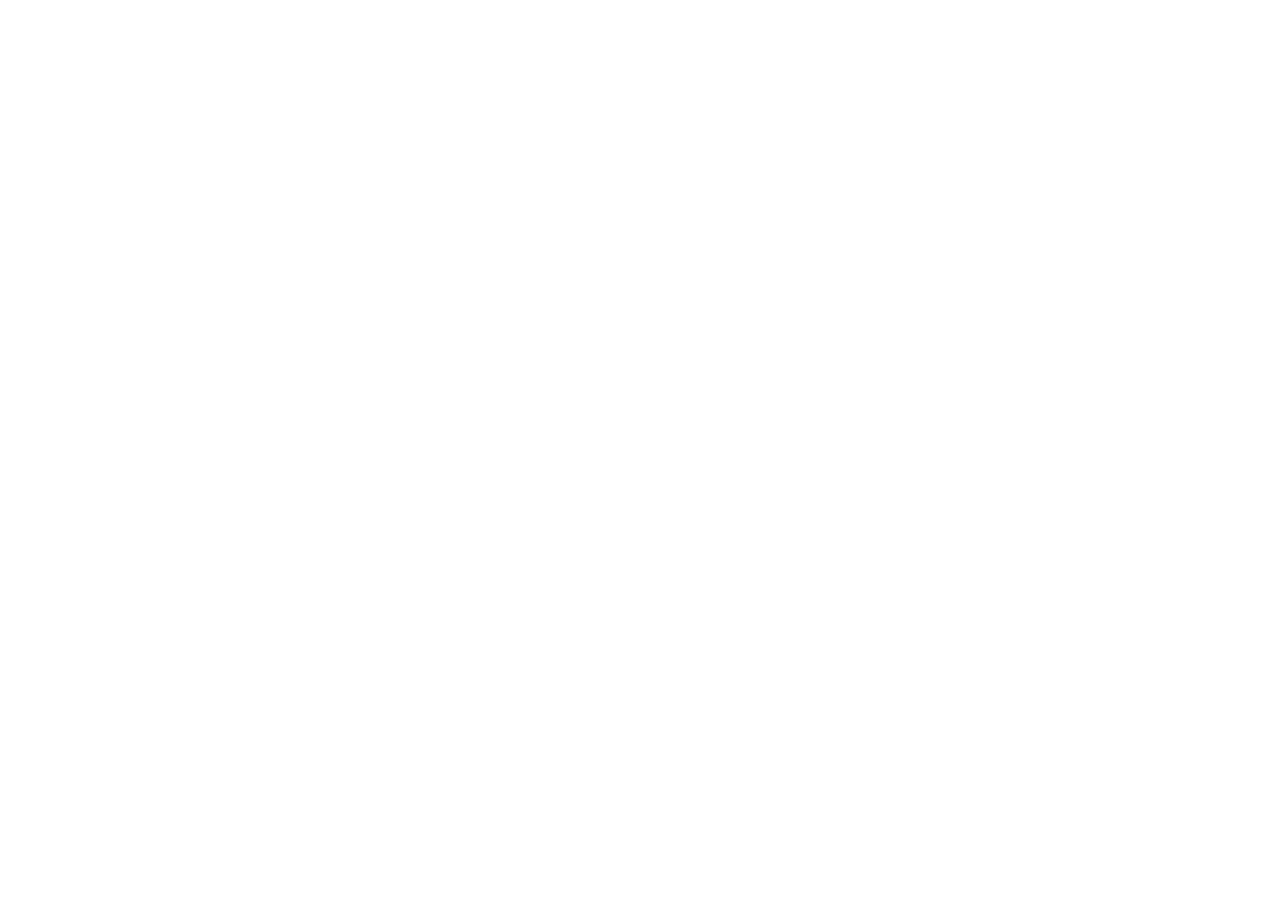
==== index.html @ 020d5bf7 "Inital commit" ====
<!DOCTYPE html>
<html lang="en">
<head>
    <meta charset="UTF-8">
    <meta http-equiv="X-UA-Compatible" content="IE=edge">
    <meta name="viewport" content="width=device-width, initial-scale=1.0">
    <meta name="Author" content="Robiul Islam">
    <title>Qatar World Cup 2022</title>
    <link rel="stylesheet" href="./css/style.css">
    <link rel="stylesheet" href="./css/responsive.css">
</head>
<body>
    
</body>
</html>
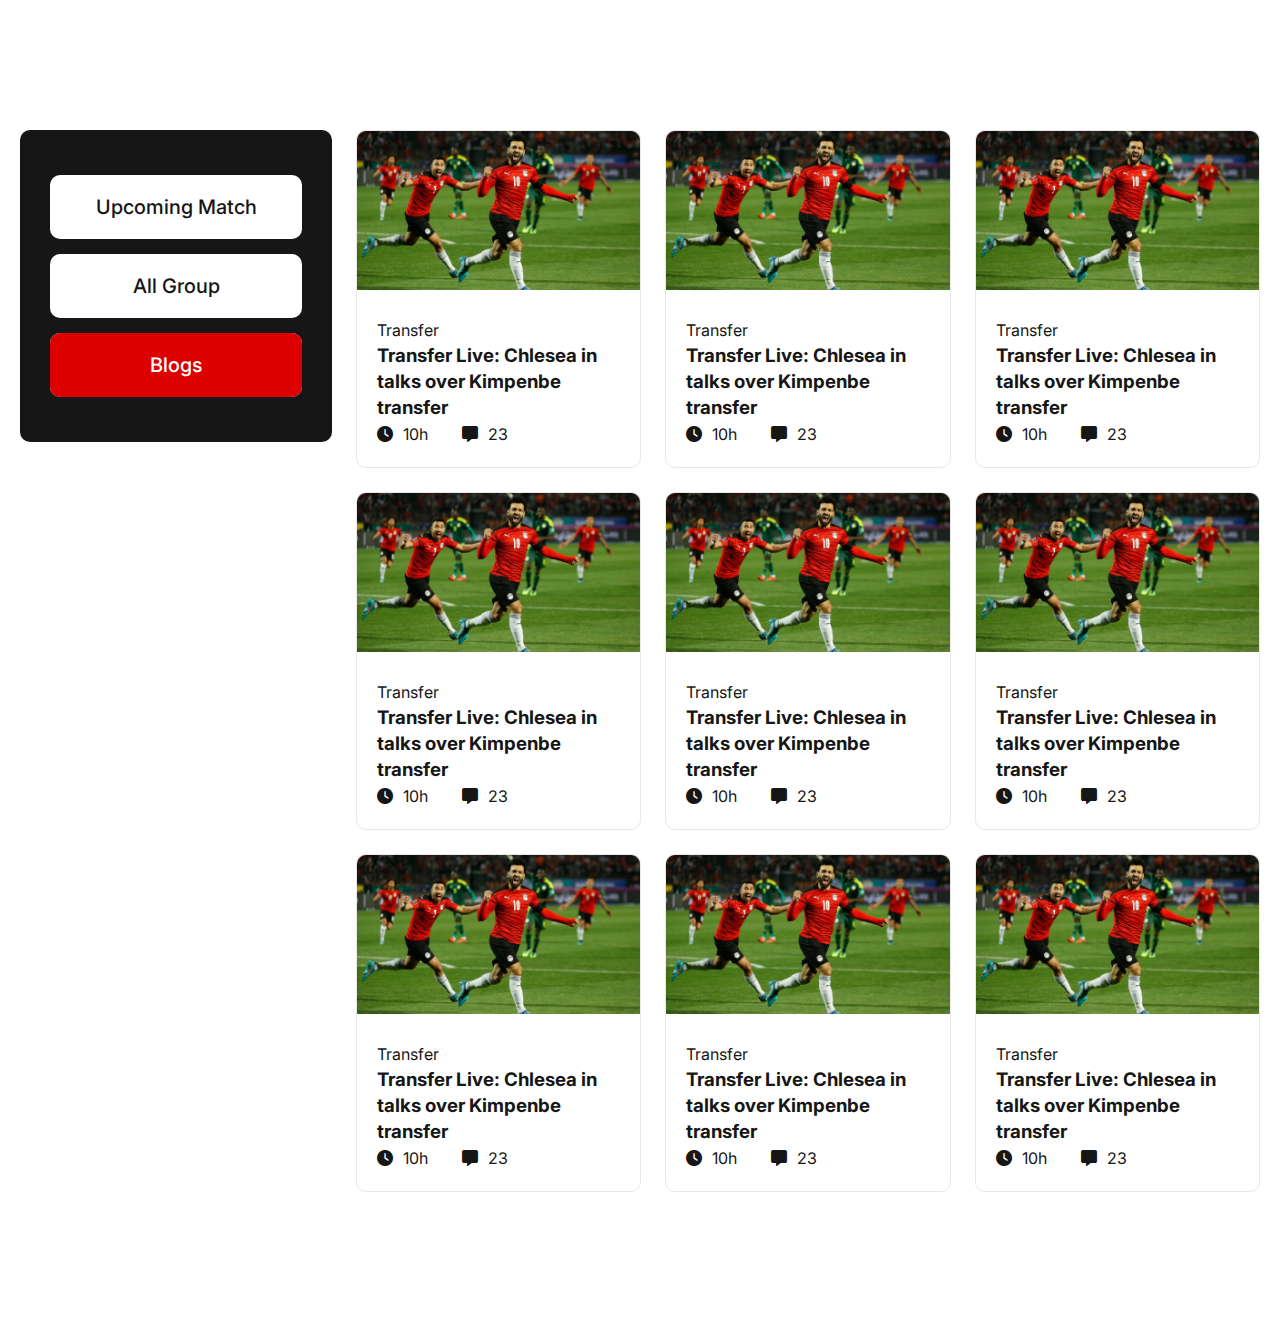
==== commit 9e585475: "Navgation Style Update" ====
--- a/index.html
+++ b/index.html
@@ -1,15 +1,141 @@
 <!DOCTYPE html>
 <html lang="en">
+
 <head>
     <meta charset="UTF-8">
     <meta http-equiv="X-UA-Compatible" content="IE=edge">
     <meta name="viewport" content="width=device-width, initial-scale=1.0">
     <meta name="Author" content="Robiul Islam">
+    <link rel="stylesheet" href="https://cdnjs.cloudflare.com/ajax/libs/font-awesome/6.1.1/css/all.min.css"/>
     <title>Qatar World Cup 2022</title>
     <link rel="stylesheet" href="./css/style.css">
     <link rel="stylesheet" href="./css/responsive.css">
 </head>
+
 <body>
-    
+    <!-- Hero Section -->
+    <header class="hero_section"></header>
+    <!-- Blogs Section -->
+    <main>
+        <section class="blogs_section" id="blogs">
+            <div class="container">
+                <div class="blogs">
+                    <nav class="nav">
+                        <ul>
+                            <li><a href="upcoming.html">Upcoming Match</a></li>
+                            <li><a href="allgroup.html">All Group</a></li>
+                            <li><a href="/" id="active_btn">Blogs</a></li>
+                        </ul>
+                    </nav>
+                    <div class="content">
+                        <div class="card">
+                            <img src="./images/Blog Image.png" alt="">
+                            <div class="card_content">
+                                <p class="catagory">Transfer</p>
+                                <h3>Transfer Live: Chlesea in talks over Kimpenbe transfer</h3>
+                                <ul>
+                                    <li><i class="fa-solid fa-clock"></i>10h</li>
+                                    <li><i class="fa-solid fa-message"></i>23</li>
+                                </ul>
+                            </div>
+                        </div>
+                        <div class="card">
+                            <img src="./images/Blog Image.png" alt="">
+                            <div class="card_content">
+                                <p class="catagory">Transfer</p>
+                                <h3>Transfer Live: Chlesea in talks over Kimpenbe transfer</h3>
+                                <ul>
+                                    <li><i class="fa-solid fa-clock"></i>10h</li>
+                                    <li><i class="fa-solid fa-message"></i>23</li>
+                                </ul>
+                            </div>
+                        </div>
+                        <div class="card">
+                            <img src="./images/Blog Image.png" alt="">
+                            <div class="card_content">
+                                <p class="catagory">Transfer</p>
+                                <h3>Transfer Live: Chlesea in talks over Kimpenbe transfer</h3>
+                                <ul>
+                                    <li><i class="fa-solid fa-clock"></i>10h</li>
+                                    <li><i class="fa-solid fa-message"></i>23</li>
+                                </ul>
+                            </div>
+                        </div>
+                        <div class="card">
+                            <img src="./images/Blog Image.png" alt="">
+                            <div class="card_content">
+                                <p class="catagory">Transfer</p>
+                                <h3>Transfer Live: Chlesea in talks over Kimpenbe transfer</h3>
+                                <ul>
+                                    <li><i class="fa-solid fa-clock"></i>10h</li>
+                                    <li><i class="fa-solid fa-message"></i>23</li>
+                                </ul>
+                            </div>
+                        </div>
+                        <div class="card">
+                            <img src="./images/Blog Image.png" alt="">
+                            <div class="card_content">
+                                <p class="catagory">Transfer</p>
+                                <h3>Transfer Live: Chlesea in talks over Kimpenbe transfer</h3>
+                                <ul>
+                                    <li><i class="fa-solid fa-clock"></i>10h</li>
+                                    <li><i class="fa-solid fa-message"></i>23</li>
+                                </ul>
+                            </div>
+                        </div>
+                        <div class="card">
+                            <img src="./images/Blog Image.png" alt="">
+                            <div class="card_content">
+                                <p class="catagory">Transfer</p>
+                                <h3>Transfer Live: Chlesea in talks over Kimpenbe transfer</h3>
+                                <ul>
+                                    <li><i class="fa-solid fa-clock"></i>10h</li>
+                                    <li><i class="fa-solid fa-message"></i>23</li>
+                                </ul>
+                            </div>
+                        </div>
+                        <div class="card">
+                            <img src="./images/Blog Image.png" alt="">
+                            <div class="card_content">
+                                <p class="catagory">Transfer</p>
+                                <h3>Transfer Live: Chlesea in talks over Kimpenbe transfer</h3>
+                                <ul>
+                                    <li><i class="fa-solid fa-clock"></i>10h</li>
+                                    <li><i class="fa-solid fa-message"></i>23</li>
+                                </ul>
+                            </div>
+                        </div>
+                        <div class="card">
+                            <img src="./images/Blog Image.png" alt="">
+                            <div class="card_content">
+                                <p class="catagory">Transfer</p>
+                                <h3>Transfer Live: Chlesea in talks over Kimpenbe transfer</h3>
+                                <ul>
+                                    <li><i class="fa-solid fa-clock"></i>10h</li>
+                                    <li><i class="fa-solid fa-message"></i>23</li>
+                                </ul>
+                            </div>
+                        </div>
+                        <div class="card">
+                            <img src="./images/Blog Image.png" alt="">
+                            <div class="card_content">
+                                <p class="catagory">Transfer</p>
+                                <h3>Transfer Live: Chlesea in talks over Kimpenbe transfer</h3>
+                                <ul>
+                                    <li><i class="fa-solid fa-clock"></i>10h</li>
+                                    <li><i class="fa-solid fa-message"></i>23</li>
+                                </ul>
+                            </div>
+                        </div>
+                    </div>
+                </div>
+                <div class="view_all">
+                    <button>View All</button>
+                </div>
+            </div>
+        </section>
+    </main>
+    <!-- Footer -->
 </body>
+
 </html>--- a/css/style.css
+++ b/css/style.css
@@ -0,0 +1,117 @@
+@import url('https://fonts.googleapis.com/css2?family=Inter:wght@300;400;500;600;700;900&display=swap');
+
+/* ==========Common CSS=========== */
+*{
+    margin: 0;
+    padding: 0;
+    box-sizing: border-box;
+}
+
+body{
+    font-family: 'Inter', sans-serif;
+    color: #161616;
+    font-weight: 400;
+    font-size: 16px;
+    line-height: 26px;
+}
+img{
+    width: 100%;
+}
+ul li{
+    list-style: none;
+}
+a{
+    text-decoration: none;
+}
+.container{
+    max-width: 1240px;
+    width: 100%;
+    margin: 0 auto;
+}
+/* ==========Hero Section =========== */
+
+
+/* ==========Blogs Section =========== */
+.blogs_section{
+    padding: 130px 0;
+}
+.blogs{
+    display: grid;
+    grid-template-columns: 1fr 4fr;
+    gap: 24px;
+}
+
+.blogs .nav{
+    background: #161616;
+    border-radius: 10px;
+    padding: 30px;
+    width: 312px;
+    height: 312px;
+}
+.blogs .nav ul li{
+    background: #FFFFFF;
+    border-radius: 10px;
+    text-align: center;
+    margin: 15px 0;
+}
+.blogs .nav ul li a{
+    color: #161616;
+    font-weight: 500;
+    font-size: 20px;
+    line-height: 30px;
+    padding: 17px 40px;
+    display: block;
+    transition: 0.3s all;
+}
+
+.blogs .nav ul li a:hover, #active_btn{
+    background: #DD0000;
+    color: #fff;
+    border-radius: 10px;
+}
+.content{
+    display: grid;
+    grid-template-columns: repeat(3, 1fr);
+    gap: 24px;
+}
+.content .card{
+    border: 1px solid #E8E8E8;
+    border-radius: 10px;
+    transition: 0.5s all;
+    cursor: pointer;
+
+}
+.content .card:hover{
+    box-shadow: 0px 0px 30px rgba(0,0,0,0.1);
+    transform: translateY(-10px);
+}
+.content .card .card_content{
+    padding: 20px;
+}
+.content .card .card_content ul li{
+    display: inline-block;
+    margin-right: 30px;
+}
+.content .card .card_content ul li i{
+    margin-right: 10px;
+}
+.view_all{
+    display: none;
+}
+
+
+/* ==========Upcoming page teams Section=========== */
+.upcoming_match .content .card{
+    padding: 20px;
+}
+.upcoming_match .content .card .card_content{
+    padding: 30px 0 30px;
+    text-align: center;
+}
+.teams{
+    display: flex;
+    gap: 10px;
+    justify-content: space-between;
+    align-items: center;
+}
+/* ==========Footer Section=========== */--- a/css/responsive.css
+++ b/css/responsive.css
@@ -0,0 +1,85 @@
+/* 
+*
+* Mobile Responsive >=572px
+* 
+*/
+@media screen and (max-width:572px) {
+    .container{
+        width: 90%;
+    }
+    /* Blogs Section */
+    .blogs{
+        grid-template: repeat(1, 1fr) / repeat(1,1fr);
+        grid-auto-flow: row;
+    }
+    .content{
+        grid-template-columns: repeat(1, 1fr);
+    }
+    .blogs .nav{
+        background: #fff;
+        width: 100%;
+        padding: 0;
+        height: auto;
+    }
+    .blogs .nav ul li a{
+        padding: 12px 30px;
+        border: 1px solid #E8E8E8;
+        border-radius: 10px;
+    }
+    .view_all{
+        display: none;
+    }
+}
+/* 
+*
+* Tablet Responsive >=992px
+* 
+*/
+@media screen and (min-width:573px) and (max-width: 992px) {
+    .container{
+        width: 90%;
+    }
+    /* Blogs Section */
+    .blogs{
+        grid-template: repeat(1, 1fr) / repeat(1,1fr);
+        grid-auto-flow: row;
+    }
+    .content{
+        grid-template-columns: repeat(2, 1fr);
+    }
+    .view_all{
+        display: block;
+        text-align: center;
+    }
+    .view_all button{
+        background: #DD0000;
+        color: #fff;
+        border-radius: 5px;
+        font-weight: 500;
+        font-size: 20px;
+        line-height: 30px;
+        padding: 10px 40px;
+        border: none;
+        margin-top: 30px;
+    }
+    .blogs .nav{
+        background: #fff;
+        width: 100%;
+        padding: 0;
+        height: auto;
+    }
+    .blogs .nav ul{
+        display: flex;
+        justify-content: space-between;
+        gap: 10px;
+    }
+    .blogs .nav ul li{
+        background: #FFFFFF;
+        border-radius: 10px;
+        border: 1px solid #E8E8E8;
+    }
+    .blogs .nav ul li a{
+        padding: 12px 30px;
+    }
+
+}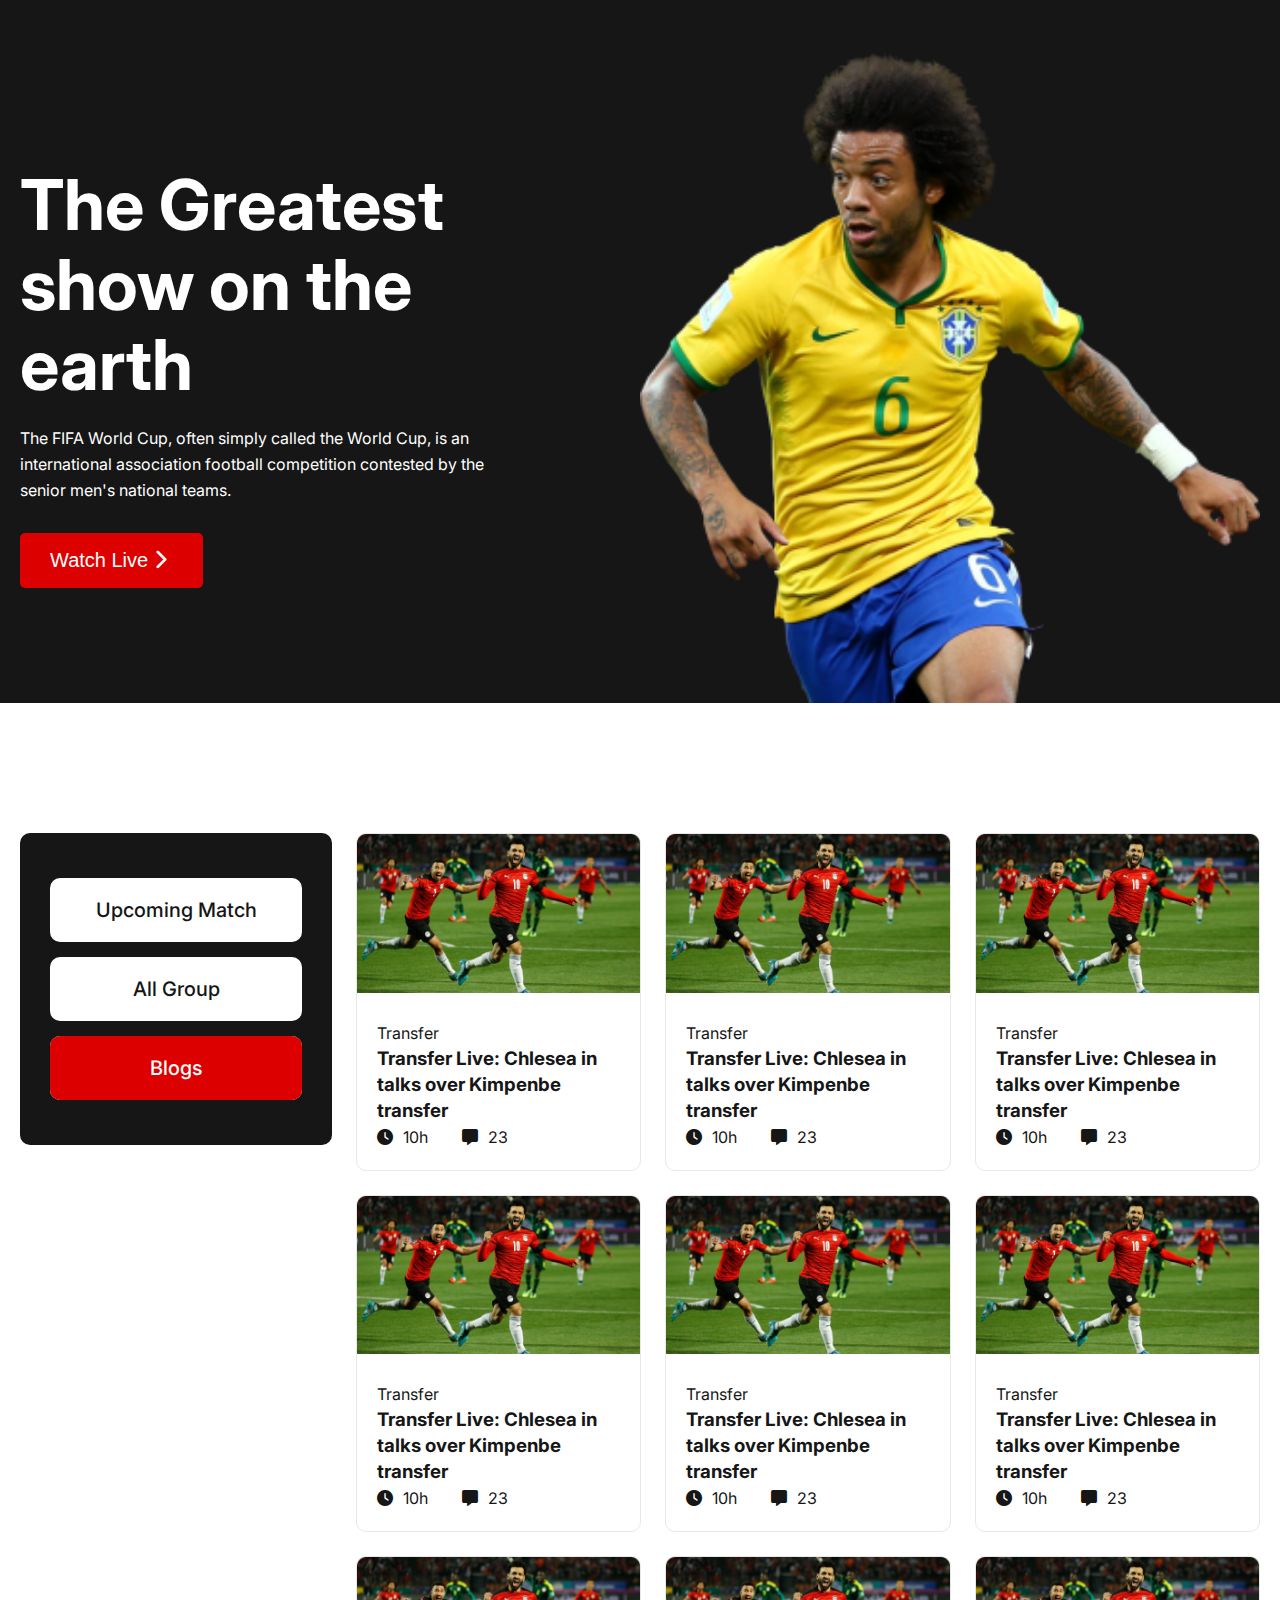
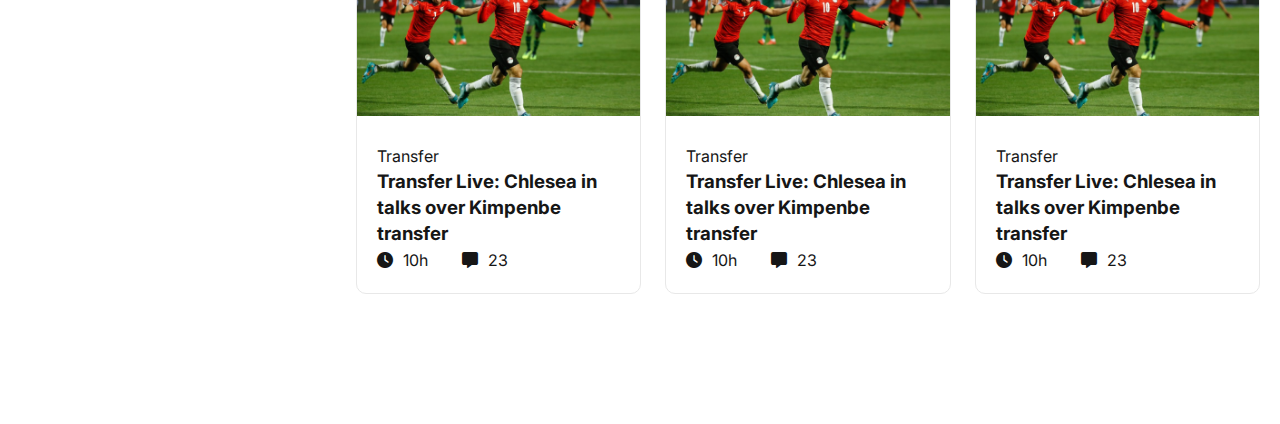
==== commit a3d1aa08: "Hero Section Update" ====
--- a/index.html
+++ b/index.html
@@ -6,7 +6,7 @@
     <meta http-equiv="X-UA-Compatible" content="IE=edge">
     <meta name="viewport" content="width=device-width, initial-scale=1.0">
     <meta name="Author" content="Robiul Islam">
-    <link rel="stylesheet" href="https://cdnjs.cloudflare.com/ajax/libs/font-awesome/6.1.1/css/all.min.css"/>
+    <link rel="stylesheet" href="https://cdnjs.cloudflare.com/ajax/libs/font-awesome/6.1.1/css/all.min.css" />
     <title>Qatar World Cup 2022</title>
     <link rel="stylesheet" href="./css/style.css">
     <link rel="stylesheet" href="./css/responsive.css">
@@ -14,7 +14,21 @@
 
 <body>
     <!-- Hero Section -->
-    <header class="hero_section"></header>
+    <header class="hero_section">
+        <div class="container">
+            <div class="hero_section_items">
+                <div class="hero_section_content">
+                    <h1>The Greatest show on the earth</h1>
+                    <p>The FIFA World Cup, often simply called the World Cup, is an international association football
+                        competition contested by the senior men's national teams.</p>
+                    <button class="hero_btn">Watch Live <i class="fa-solid fa-chevron-right"></i></button>
+                </div>
+                <div class="hero_section_image">
+                    <img src="./images/Banner Image.png" alt="">
+                </div>
+            </div>
+        </div>
+    </header>
     <!-- Blogs Section -->
     <main>
         <section class="blogs_section" id="blogs">
@@ -24,7 +38,7 @@
                         <ul>
                             <li><a href="upcoming.html">Upcoming Match</a></li>
                             <li><a href="allgroup.html">All Group</a></li>
-                            <li><a href="/" id="active_btn">Blogs</a></li>
+                            <li><a href="index.html" id="active_btn">Blogs</a></li>
                         </ul>
                     </nav>
                     <div class="content">
--- a/css/style.css
+++ b/css/style.css
@@ -1,60 +1,132 @@
 @import url('https://fonts.googleapis.com/css2?family=Inter:wght@300;400;500;600;700;900&display=swap');
 
 /* ==========Common CSS=========== */
-*{
+* {
     margin: 0;
     padding: 0;
     box-sizing: border-box;
 }
 
-body{
+body {
     font-family: 'Inter', sans-serif;
     color: #161616;
     font-weight: 400;
     font-size: 16px;
     line-height: 26px;
 }
-img{
+
+img {
     width: 100%;
 }
-ul li{
+
+ul li {
     list-style: none;
 }
-a{
+
+a {
     text-decoration: none;
 }
-.container{
+button{
+    border: none;
+}
+.container {
     max-width: 1240px;
     width: 100%;
     margin: 0 auto;
 }
+
 /* ==========Hero Section =========== */
-
+.hero_section {
+    background-color: #161616;
+    padding: 50px 0 0px;
+}
+.hero_section_items{
+    display: flex;
+    justify-content: center;
+    align-items: center;
+}
+.hero_section_items div{
+    width: 50%;
+}
+.hero_section_content{
+    padding-right: 150px;
+}
+.hero_section_content h1 {
+    font-weight: 700;
+    font-size: 70px;
+    line-height: 80px;
+    color: #FFFFFF;
+}
+
+.hero_section_content p {
+    font-weight: 400;
+    font-size: 16px;
+    line-height: 26px;
+    color: #FFFFFF;
+    margin: 20px 0 30px;
+
+}
+.hero_section_content .hero_btn{
+    background: #DD0000;
+    border-radius: 5px;
+    padding: 16px 30px;
+    color: #fff;
+    cursor: pointer;
+    font-weight: 400;
+    font-size: 20px;
+    line-height: 23px;
+    transition: 0.3s;
+}
+.hero_section_content .hero_btn:hover{
+    background-color: #fff;
+    color: #161616;
+    border-radius: 5px;
+}
+.hero_section_content .hero_btn .fa-chevron-right{
+    margin-right: 6px;
+    animation: iconAnimation 2s ease-in-out infinite;
+}
+@keyframes iconAnimation{
+    0%,
+    100% {
+      transform: translate(0);
+    }
+  
+    50% {
+      transform: translate(15px);
+    }
+}
+.hero_section_image img{
+    margin-bottom: -7px;
+}
 
 /* ==========Blogs Section =========== */
-.blogs_section{
+.blogs_section {
     padding: 130px 0;
 }
-.blogs{
+
+.blogs {
     display: grid;
     grid-template-columns: 1fr 4fr;
     gap: 24px;
 }
 
-.blogs .nav{
+.blogs .nav {
     background: #161616;
     border-radius: 10px;
     padding: 30px;
     width: 312px;
     height: 312px;
 }
-.blogs .nav ul li{
+
+.blogs .nav ul li {
     background: #FFFFFF;
     border-radius: 10px;
     text-align: center;
     margin: 15px 0;
 }
-.blogs .nav ul li a{
+
+.blogs .nav ul li a {
     color: #161616;
     font-weight: 500;
     font-size: 20px;
@@ -64,54 +136,65 @@
     transition: 0.3s all;
 }
 
-.blogs .nav ul li a:hover, #active_btn{
+.blogs .nav ul li a:hover,
+#active_btn {
     background: #DD0000;
     color: #fff;
     border-radius: 10px;
 }
-.content{
+
+.content {
     display: grid;
     grid-template-columns: repeat(3, 1fr);
     gap: 24px;
 }
-.content .card{
+
+.content .card {
     border: 1px solid #E8E8E8;
     border-radius: 10px;
     transition: 0.5s all;
     cursor: pointer;
 
 }
-.content .card:hover{
-    box-shadow: 0px 0px 30px rgba(0,0,0,0.1);
+
+.content .card:hover {
+    box-shadow: 0px 0px 30px rgba(0, 0, 0, 0.1);
     transform: translateY(-10px);
 }
-.content .card .card_content{
+
+.content .card .card_content {
     padding: 20px;
 }
-.content .card .card_content ul li{
+
+.content .card .card_content ul li {
     display: inline-block;
     margin-right: 30px;
 }
-.content .card .card_content ul li i{
+
+.content .card .card_content ul li i {
     margin-right: 10px;
 }
-.view_all{
+
+.view_all {
     display: none;
 }
 
 
 /* ==========Upcoming page teams Section=========== */
-.upcoming_match .content .card{
+.upcoming_match .content .card {
     padding: 20px;
 }
-.upcoming_match .content .card .card_content{
+
+.upcoming_match .content .card .card_content {
     padding: 30px 0 30px;
     text-align: center;
 }
-.teams{
+
+.teams {
     display: flex;
     gap: 10px;
     justify-content: space-between;
     align-items: center;
 }
+
 /* ==========Footer Section=========== */--- a/css/responsive.css
+++ b/css/responsive.css
@@ -8,6 +8,9 @@
         width: 90%;
     }
     /* Blogs Section */
+    .blogs_section {
+        padding: 60px 0;
+    }
     .blogs{
         grid-template: repeat(1, 1fr) / repeat(1,1fr);
         grid-auto-flow: row;
@@ -29,7 +32,31 @@
     .view_all{
         display: none;
     }
+
+    /* Hero Section */
+    .hero_section_items{
+        flex-direction: column;
+        gap: 40px;
+    }
+    .hero_section_items div{
+        width: 100%;
+    }
+    .hero_section_content{
+        padding: 0;
+        text-align: center;
+    }
+    .hero_section_content h1{
+        font-size: 22px;
+        line-height: 33px;
+    }
+    .hero_section_content p{
+        margin: 15px 0;
+        font-size: 14px;
+    }
 }
+
+
+
 /* 
 *
 * Tablet Responsive >=992px
@@ -43,6 +70,9 @@
     .blogs{
         grid-template: repeat(1, 1fr) / repeat(1,1fr);
         grid-auto-flow: row;
+    }
+    .blogs_section {
+        padding: 70px 0;
     }
     .content{
         grid-template-columns: repeat(2, 1fr);
@@ -82,4 +112,17 @@
         padding: 12px 30px;
     }
 
+
+    /* Hero Section */
+    .hero_section_content{
+        padding-right: 20px;
+    }
+    .hero_section_content h1{
+        font-size: 40px;
+        line-height: 50px;
+    }
+    .hero_section_content p{
+        font-size: 14px;
+        margin: 15px 0;
+    }
 }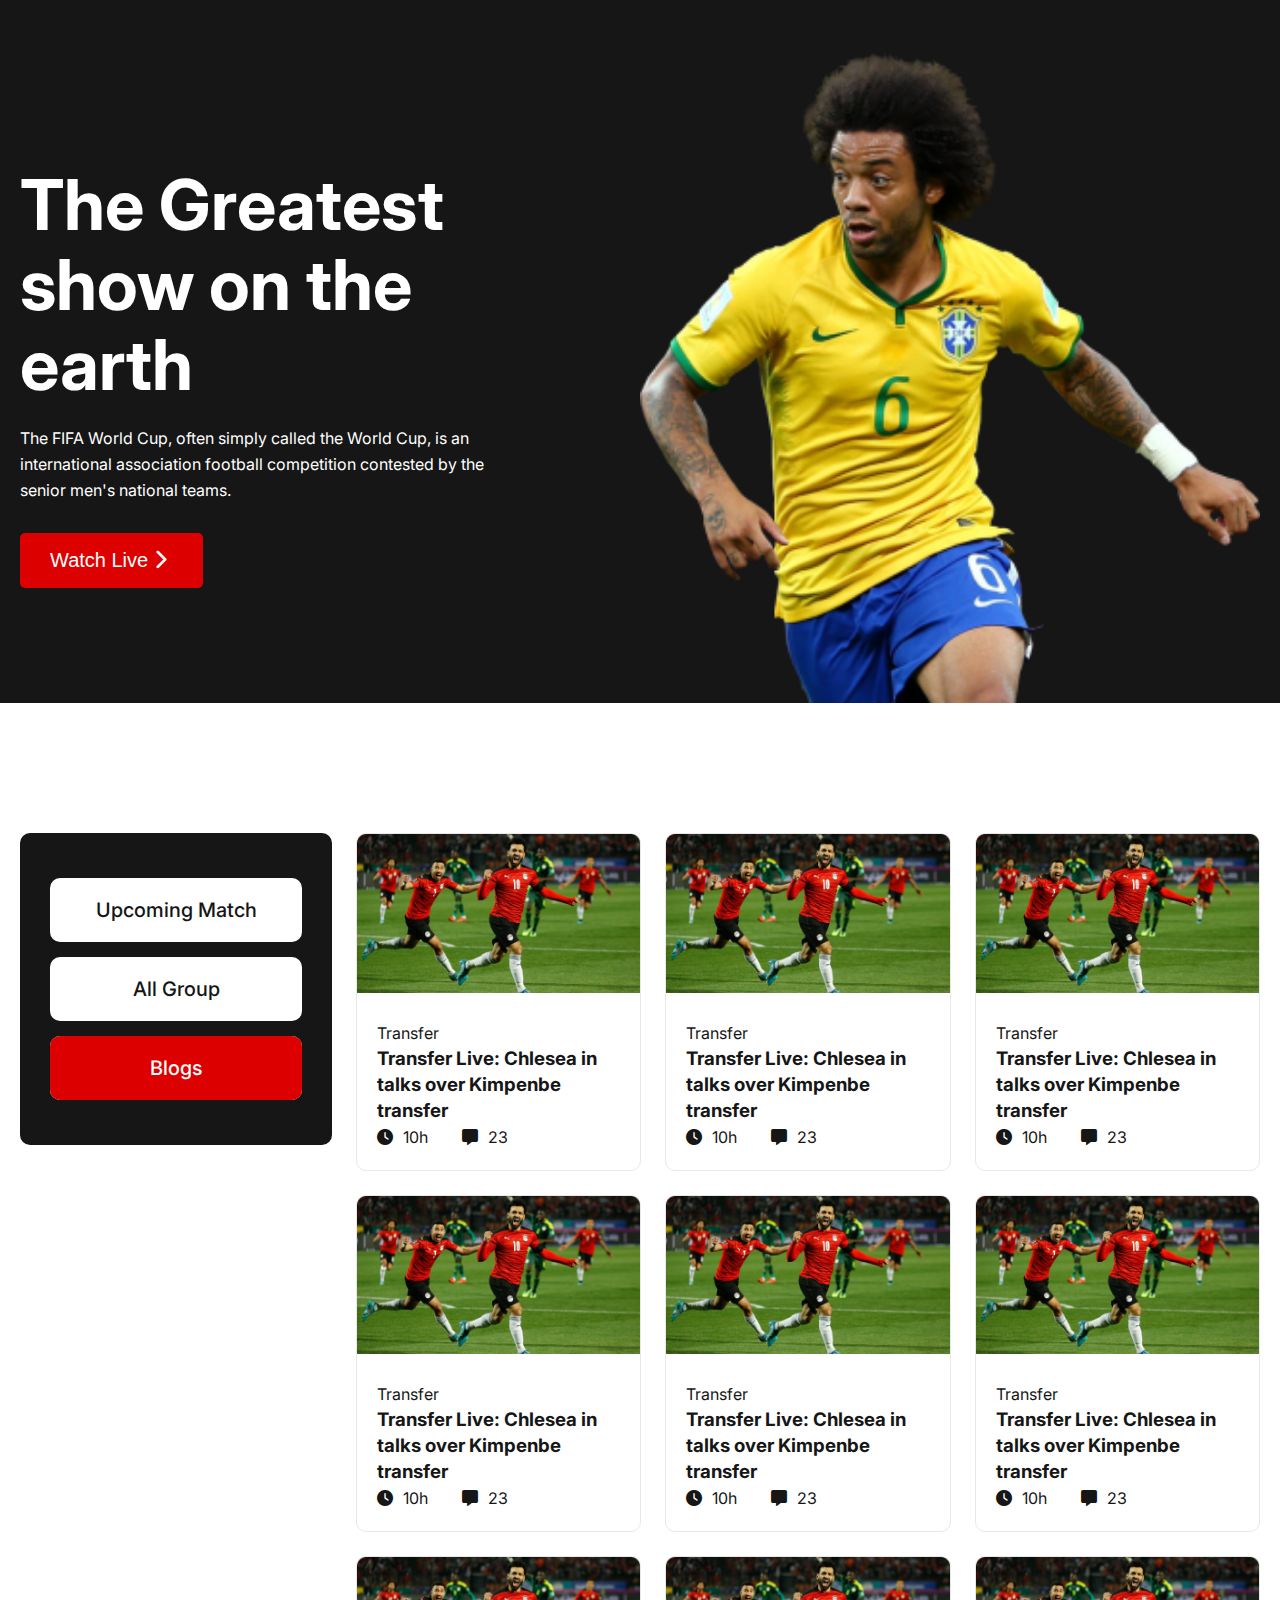
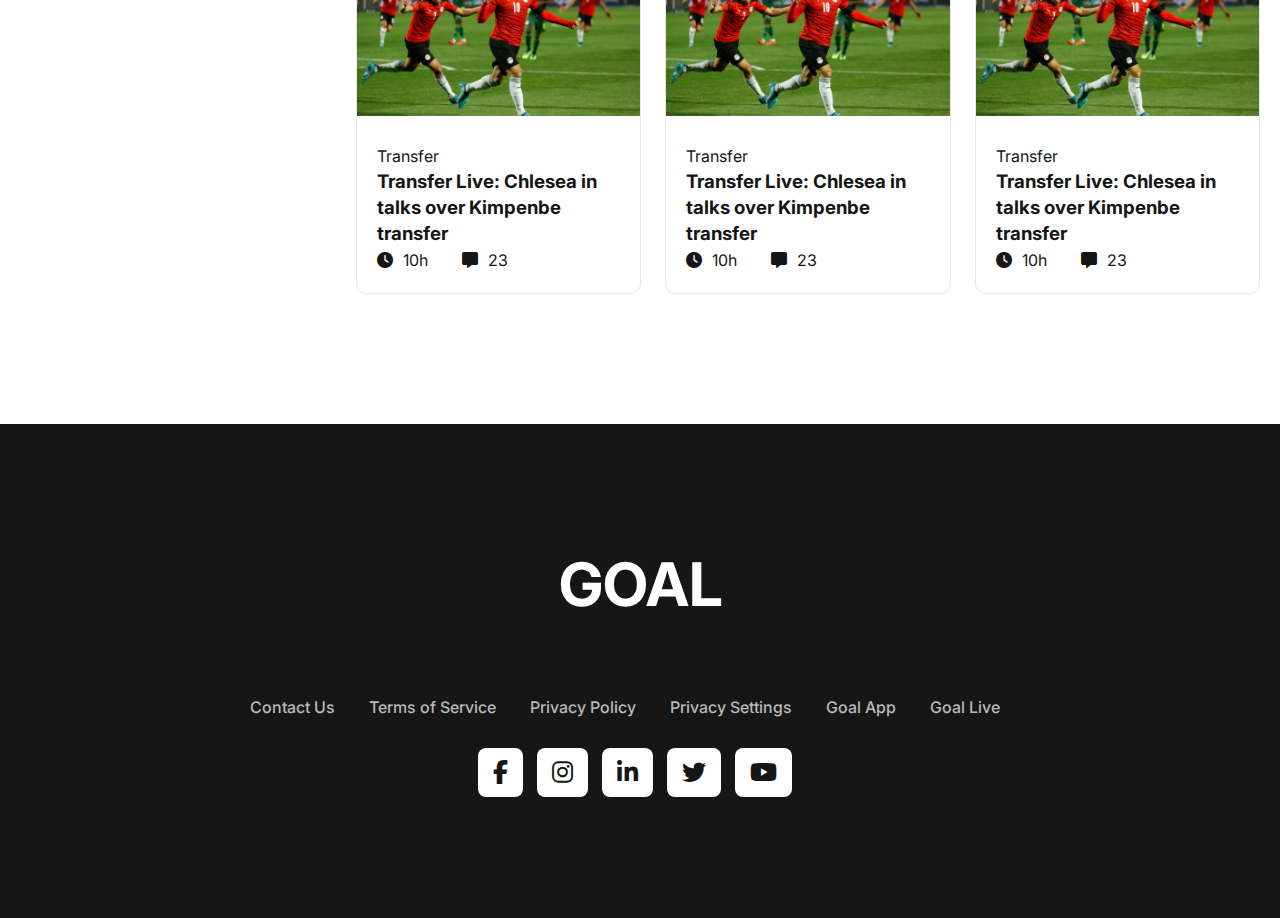
==== commit fd39506d: "Footer section Update" ====
--- a/index.html
+++ b/index.html
@@ -150,6 +150,39 @@
         </section>
     </main>
     <!-- Footer -->
+    <footer class="footer_section">
+        <div class="footer_content">
+            <div class="logo">
+                <a href="index.html">
+                    <h2>GOAL</h2>
+                </a>
+            </div>
+            <div class="short_cut_link">
+                <ul>
+                    <li><a href="#contact">Contact Us</a></li>
+                    <li><a href="#terms">Terms of Service</a></li>
+                    <li><a href="#privacy-policy">Privacy Policy</a></li>
+                    <li><a href="#privacy-settings">Privacy Settings</a></li>
+                    <li><a href="#app">Goal App</a></li>
+                    <li><a href="#live">Goal Live</a></li>
+                </ul>
+            </div>
+
+            <div class="social_media">
+                <ul>
+                    <li>
+                        <a href="https://www.facebook.com/wgd06" target="_blank">
+                            <i class="fa-brands fa-facebook-f"></i>
+                        </a>
+                    </li>
+                    <li><a href="https://www.instagram.com" target="_blank"><i class="fa-brands fa-instagram"></i></a></li>
+                    <li><a href="https://www.linkedin.com" target="_blank"><i class="fa-brands fa-linkedin-in"></i></a></li>
+                    <li><a href="https://wwww.twitter.com" target="_blank"><i class="fa-brands fa-twitter"></i></a></li>
+                    <li><a href="https://wwww.youtube.com" target="_blank"><i class="fa-brands fa-youtube"></i></a></li>
+                </ul>
+            </div>
+        </div>
+    </footer>
 </body>
 
 </html>--- a/css/style.css
+++ b/css/style.css
@@ -26,9 +26,11 @@
 a {
     text-decoration: none;
 }
-button{
+
+button {
     border: none;
 }
+
 .container {
     max-width: 1240px;
     width: 100%;
@@ -40,17 +42,21 @@
     background-color: #161616;
     padding: 50px 0 0px;
 }
-.hero_section_items{
+
+.hero_section_items {
     display: flex;
     justify-content: center;
     align-items: center;
 }
-.hero_section_items div{
+
+.hero_section_items div {
     width: 50%;
 }
-.hero_section_content{
+
+.hero_section_content {
     padding-right: 150px;
 }
+
 .hero_section_content h1 {
     font-weight: 700;
     font-size: 70px;
@@ -66,7 +72,8 @@
     margin: 20px 0 30px;
 
 }
-.hero_section_content .hero_btn{
+
+.hero_section_content .hero_btn {
     background: #DD0000;
     border-radius: 5px;
     padding: 16px 30px;
@@ -77,26 +84,31 @@
     line-height: 23px;
     transition: 0.3s;
 }
-.hero_section_content .hero_btn:hover{
+
+.hero_section_content .hero_btn:hover {
     background-color: #fff;
     color: #161616;
     border-radius: 5px;
 }
-.hero_section_content .hero_btn .fa-chevron-right{
+
+.hero_section_content .hero_btn .fa-chevron-right {
     margin-right: 6px;
     animation: iconAnimation 2s ease-in-out infinite;
 }
-@keyframes iconAnimation{
+
+@keyframes iconAnimation {
+
     0%,
     100% {
-      transform: translate(0);
+        transform: translate(0);
     }
-  
+
     50% {
-      transform: translate(15px);
+        transform: translate(15px);
     }
 }
-.hero_section_image img{
+
+.hero_section_image img {
     margin-bottom: -7px;
 }
 
@@ -197,4 +209,51 @@
     align-items: center;
 }
 
-/* ==========Footer Section=========== */+/* ==========Footer Section=========== */
+.footer_section {
+    background-color: #161616;
+    text-align: center;
+    padding: 130px 0;
+}
+
+.footer_content .logo a {
+    color: #fff;
+    font-weight: 600;
+    font-size: 40px;
+    line-height: 60px;
+}
+
+.footer_content .short_cut_link ul li {
+    display: inline-block;
+    margin-top: 80px;
+}
+
+.footer_content .short_cut_link ul li a {
+    font-weight: 500;
+    font-size: 16px;
+    line-height: 24px;
+    color: #B9B9B9;
+    margin-right: 30px;
+    transition: 0.3s;
+}
+.footer_content .short_cut_link ul li a:hover{
+    text-decoration: underline;
+}
+.social_media ul li{
+    display: inline-block;
+    margin-top: 40px;
+}
+
+.social_media ul li a{
+    color: #161616;
+    background-color: #fff;
+    font-size: 24px;
+    padding: 10px 15px;
+    border-radius: 8px;
+    margin-right: 10px;
+    transition: 0.5s;
+}
+.social_media ul li a:hover{
+    background-color: #DD0000;
+    color: #fff;
+}--- a/css/responsive.css
+++ b/css/responsive.css
@@ -52,6 +52,16 @@
     .hero_section_content p{
         margin: 15px 0;
         font-size: 14px;
+    }
+    /* Footer Section */
+    .footer_content .short_cut_link ul li{
+        margin-top: 30px;
+    }
+    .social_media ul li a{
+        font-size: 18px;
+    }
+    .social_media ul li{
+        margin-top: 50px;
     }
 }
 
@@ -125,4 +135,11 @@
         font-size: 14px;
         margin: 15px 0;
     }
+    /* Footer Section */
+    .footer_section {
+        padding: 70px 0;
+    }
+    .footer_content .short_cut_link ul li{
+        margin-top: 50px;
+    }
 }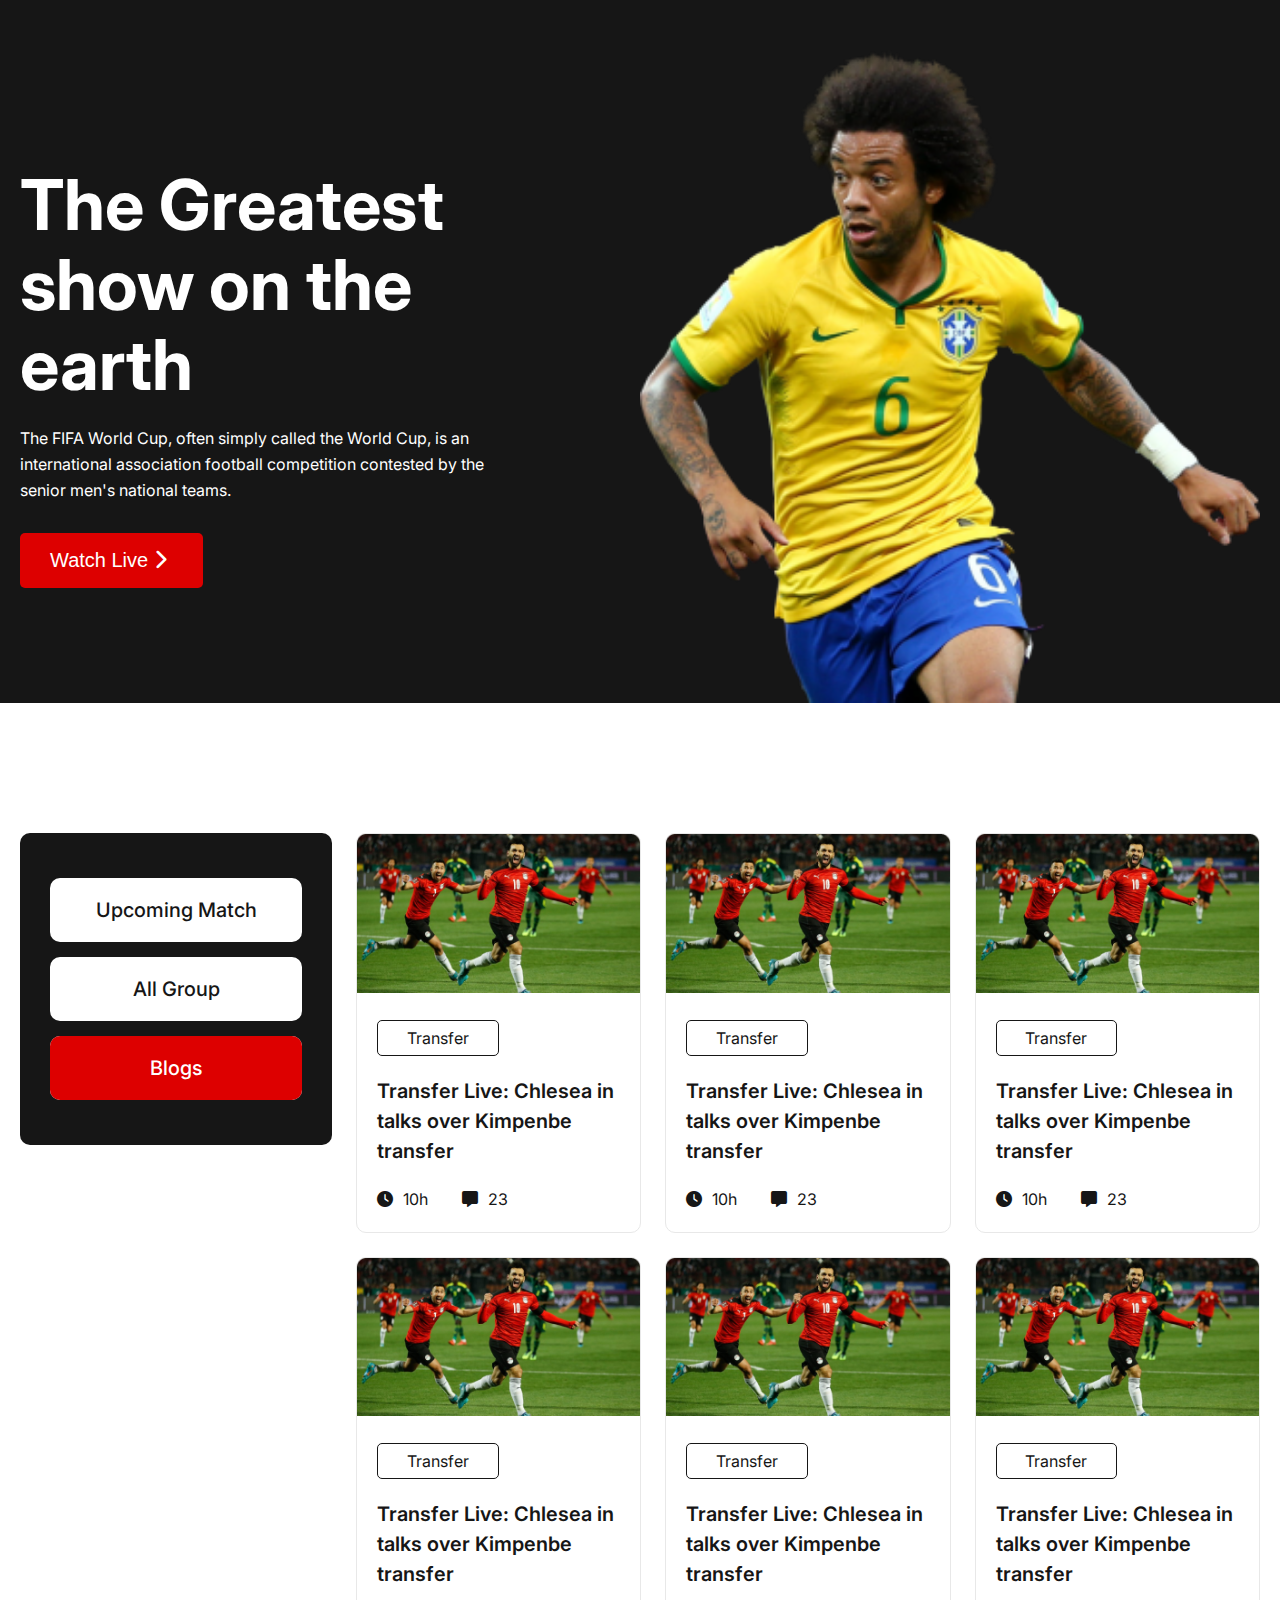
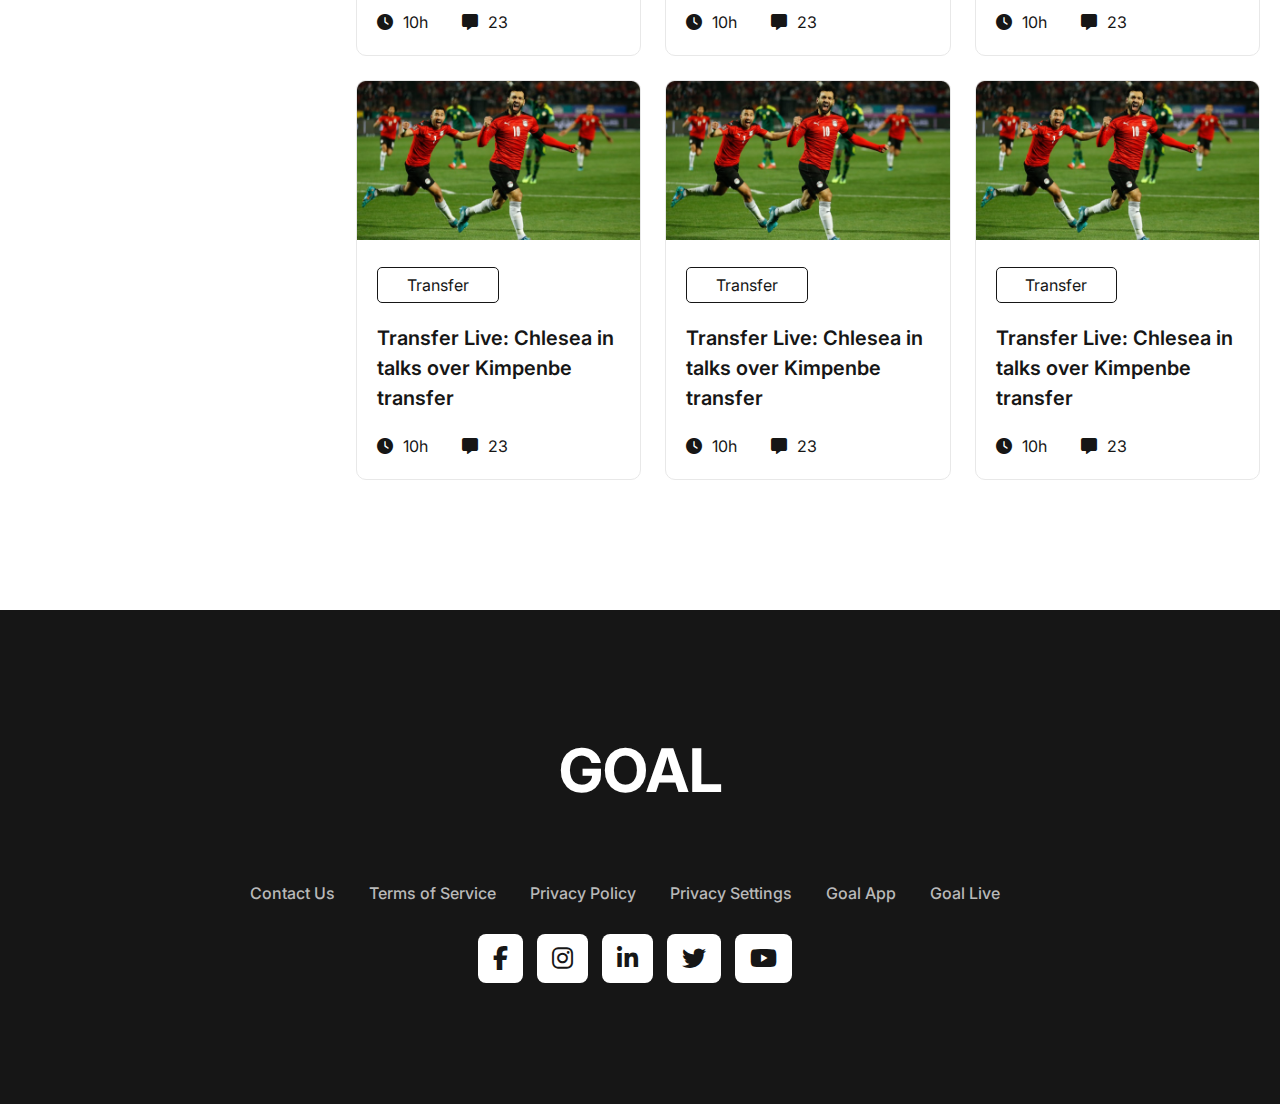
==== commit 8999defa: "Done" ====
--- a/index.html
+++ b/index.html
@@ -175,8 +175,10 @@
                             <i class="fa-brands fa-facebook-f"></i>
                         </a>
                     </li>
-                    <li><a href="https://www.instagram.com" target="_blank"><i class="fa-brands fa-instagram"></i></a></li>
-                    <li><a href="https://www.linkedin.com" target="_blank"><i class="fa-brands fa-linkedin-in"></i></a></li>
+                    <li><a href="https://www.instagram.com" target="_blank"><i class="fa-brands fa-instagram"></i></a>
+                    </li>
+                    <li><a href="https://www.linkedin.com" target="_blank"><i class="fa-brands fa-linkedin-in"></i></a>
+                    </li>
                     <li><a href="https://wwww.twitter.com" target="_blank"><i class="fa-brands fa-twitter"></i></a></li>
                     <li><a href="https://wwww.youtube.com" target="_blank"><i class="fa-brands fa-youtube"></i></a></li>
                 </ul>
--- a/css/style.css
+++ b/css/style.css
@@ -178,6 +178,14 @@
     padding: 20px;
 }
 
+.card_content h3 {
+    font-weight: 600;
+    font-size: 20px;
+    line-height: 30px;
+    color: #161616;
+    margin: 20px 0;
+}
+
 .content .card .card_content ul li {
     display: inline-block;
     margin-right: 30px;
@@ -185,6 +193,14 @@
 
 .content .card .card_content ul li i {
     margin-right: 10px;
+}
+
+.catagory {
+    border: 1.14423px solid #161616;
+    border-radius: 5px;
+    padding: 4px 8px;
+    width: 50%;
+    text-align: center;
 }
 
 .view_all {
@@ -236,15 +252,17 @@
     margin-right: 30px;
     transition: 0.3s;
 }
-.footer_content .short_cut_link ul li a:hover{
+
+.footer_content .short_cut_link ul li a:hover {
     text-decoration: underline;
 }
-.social_media ul li{
+
+.social_media ul li {
     display: inline-block;
     margin-top: 40px;
 }
 
-.social_media ul li a{
+.social_media ul li a {
     color: #161616;
     background-color: #fff;
     font-size: 24px;
@@ -253,7 +271,8 @@
     margin-right: 10px;
     transition: 0.5s;
 }
-.social_media ul li a:hover{
+
+.social_media ul li a:hover {
     background-color: #DD0000;
     color: #fff;
 }--- a/css/responsive.css
+++ b/css/responsive.css
@@ -4,63 +4,77 @@
 * 
 */
 @media screen and (max-width:572px) {
-    .container{
+    .container {
         width: 90%;
     }
+
     /* Blogs Section */
     .blogs_section {
         padding: 60px 0;
     }
-    .blogs{
-        grid-template: repeat(1, 1fr) / repeat(1,1fr);
+
+    .blogs {
+        grid-template: repeat(1, 1fr) / repeat(1, 1fr);
         grid-auto-flow: row;
     }
-    .content{
+
+    .content {
         grid-template-columns: repeat(1, 1fr);
     }
-    .blogs .nav{
+
+    .blogs .nav {
         background: #fff;
         width: 100%;
         padding: 0;
         height: auto;
     }
-    .blogs .nav ul li a{
+
+    .blogs .nav ul li a {
         padding: 12px 30px;
         border: 1px solid #E8E8E8;
         border-radius: 10px;
     }
-    .view_all{
+
+    .view_all {
         display: none;
     }
 
     /* Hero Section */
-    .hero_section_items{
+    .hero_section_items {
         flex-direction: column;
         gap: 40px;
     }
-    .hero_section_items div{
+
+    .hero_section_items div {
         width: 100%;
     }
-    .hero_section_content{
+
+    .hero_section_content {
         padding: 0;
         text-align: center;
     }
-    .hero_section_content h1{
+
+    .hero_section_content h1 {
         font-size: 22px;
         line-height: 33px;
     }
-    .hero_section_content p{
+
+    .hero_section_content p {
         margin: 15px 0;
         font-size: 14px;
     }
+
     /* Footer Section */
-    .footer_content .short_cut_link ul li{
+    .footer_content .short_cut_link ul li {
         margin-top: 30px;
+        display: block;
     }
-    .social_media ul li a{
+
+    .social_media ul li a {
         font-size: 18px;
     }
-    .social_media ul li{
+
+    .social_media ul li {
         margin-top: 50px;
     }
 }
@@ -73,25 +87,30 @@
 * 
 */
 @media screen and (min-width:573px) and (max-width: 992px) {
-    .container{
+    .container {
         width: 90%;
     }
+
     /* Blogs Section */
-    .blogs{
-        grid-template: repeat(1, 1fr) / repeat(1,1fr);
+    .blogs {
+        grid-template: repeat(1, 1fr) / repeat(1, 1fr);
         grid-auto-flow: row;
     }
+
     .blogs_section {
         padding: 70px 0;
     }
-    .content{
+
+    .content {
         grid-template-columns: repeat(2, 1fr);
     }
-    .view_all{
+
+    .view_all {
         display: block;
         text-align: center;
     }
-    .view_all button{
+
+    .view_all button {
         background: #DD0000;
         color: #fff;
         border-radius: 5px;
@@ -102,44 +121,52 @@
         border: none;
         margin-top: 30px;
     }
-    .blogs .nav{
+
+    .blogs .nav {
         background: #fff;
         width: 100%;
         padding: 0;
         height: auto;
     }
-    .blogs .nav ul{
+
+    .blogs .nav ul {
         display: flex;
         justify-content: space-between;
         gap: 10px;
     }
-    .blogs .nav ul li{
+
+    .blogs .nav ul li {
         background: #FFFFFF;
         border-radius: 10px;
         border: 1px solid #E8E8E8;
     }
-    .blogs .nav ul li a{
+
+    .blogs .nav ul li a {
         padding: 12px 30px;
     }
 
 
     /* Hero Section */
-    .hero_section_content{
+    .hero_section_content {
         padding-right: 20px;
     }
-    .hero_section_content h1{
+
+    .hero_section_content h1 {
         font-size: 40px;
         line-height: 50px;
     }
-    .hero_section_content p{
+
+    .hero_section_content p {
         font-size: 14px;
         margin: 15px 0;
     }
+
     /* Footer Section */
     .footer_section {
         padding: 70px 0;
     }
-    .footer_content .short_cut_link ul li{
+
+    .footer_content .short_cut_link ul li {
         margin-top: 50px;
     }
 }